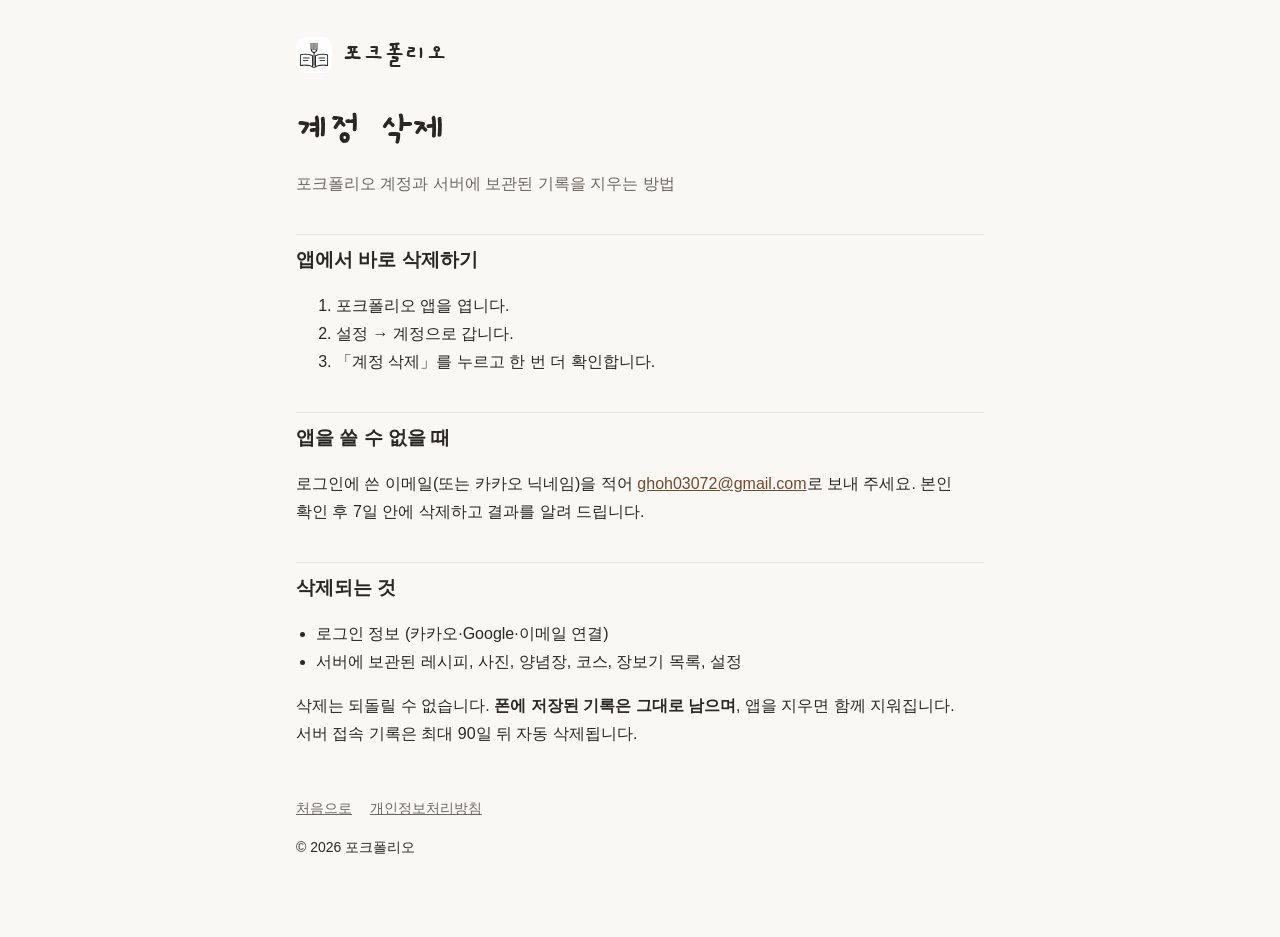
==== delete-account.html @ 838388ec "포크폴리오 웹사이트: 소개·개인정보처리방침·계정 삭제·app-ads.txt" ====
<!doctype html>
<html lang="ko">
<head>
<meta charset="utf-8">
<meta name="viewport" content="width=device-width, initial-scale=1">
<title>계정 삭제 · 포크폴리오</title>
<link rel="icon" href="favicon.png">
<link rel="preconnect" href="https://fonts.googleapis.com">
<link rel="stylesheet" href="https://fonts.googleapis.com/css2?family=Gaegu:wght@700&display=swap">
<link rel="stylesheet" href="style.css">
</head>
<body>
<div class="wrap">
<header class="site"><img src="icon.png" alt=""><a href="./">포크폴리오</a></header>

<h1>계정 삭제</h1>
<p class="sub">포크폴리오 계정과 서버에 보관된 기록을 지우는 방법</p>

<h2>앱에서 바로 삭제하기</h2>
<ol>
<li>포크폴리오 앱을 엽니다.</li>
<li>설정 → 계정으로 갑니다.</li>
<li>「계정 삭제」를 누르고 한 번 더 확인합니다.</li>
</ol>

<h2>앱을 쓸 수 없을 때</h2>
<p>로그인에 쓴 이메일(또는 카카오 닉네임)을 적어 <a href="mailto:ghoh03072@gmail.com?subject=포크폴리오 계정 삭제 요청">ghoh03072@gmail.com</a>로 보내 주세요. 본인 확인 후 7일 안에 삭제하고 결과를 알려 드립니다.</p>

<h2>삭제되는 것</h2>
<ul>
<li>로그인 정보 (카카오·Google·이메일 연결)</li>
<li>서버에 보관된 레시피, 사진, 양념장, 코스, 장보기 목록, 설정</li>
</ul>
<p>삭제는 되돌릴 수 없습니다. <b>폰에 저장된 기록은 그대로 남으며</b>, 앱을 지우면 함께 지워집니다. 서버 접속 기록은 최대 90일 뒤 자동 삭제됩니다.</p>

<footer>
  <a href="./">처음으로</a>
  <a href="privacy.html">개인정보처리방침</a>
  <p>© 2026 포크폴리오</p>
</footer>
</div>
</body>
</html>
---- style.css ----
/* 포크폴리오 웹사이트: 앱과 같은 간장색 한 가지 + 읽기 좋은 본문 */
:root {
  --point: #74492b;
  --point-soft: #f3ebe4;
  --bg: #faf8f5;
  --card: #ffffff;
  --text: #2b2724;
  --sub: #6e6862;
  --line: #e8e2db;
}
@media (prefers-color-scheme: dark) {
  :root {
    --point: #d9a77f;
    --point-soft: #2e2621;
    --bg: #171412;
    --card: #211d1a;
    --text: #f1ece6;
    --sub: #b0a79e;
    --line: #3a332d;
  }
}
* { box-sizing: border-box; }
html { -webkit-text-size-adjust: 100%; }
body {
  margin: 0;
  background: var(--bg);
  color: var(--text);
  font-family: -apple-system, BlinkMacSystemFont, "Apple SD Gothic Neo", "Noto Sans KR", "Malgun Gothic", sans-serif;
  font-size: 16px;
  line-height: 1.75;
  word-break: keep-all;
  overflow-wrap: break-word;
}
.wrap { max-width: 720px; margin: 0 auto; padding: 32px 16px 64px; }
a { color: var(--point); }
header.site { display: flex; align-items: center; gap: 10px; margin-bottom: 28px; }
header.site img { width: 36px; height: 36px; border-radius: 9px; }
header.site a { text-decoration: none; color: var(--text); font-family: "Gaegu", sans-serif; font-weight: 700; font-size: 26px; }
h1 { font-family: "Gaegu", sans-serif; font-weight: 700; font-size: 40px; line-height: 1.2; margin: 0 0 8px; }
h2 { font-size: 19px; margin: 36px 0 8px; padding-top: 8px; border-top: 1px solid var(--line); }
h3 { font-size: 16px; margin: 20px 0 4px; }
p, li { color: var(--text); }
.sub { color: var(--sub); }
.card { background: var(--card); border: 1px solid var(--line); border-radius: 16px; padding: 18px 20px; margin: 16px 0; }
.note { background: var(--point-soft); border-radius: 12px; padding: 12px 16px; margin: 16px 0; }
table { width: 100%; border-collapse: collapse; margin: 12px 0; font-size: 14.5px; display: block; overflow-x: auto; }
th, td { border: 1px solid var(--line); padding: 8px 10px; text-align: left; vertical-align: top; min-width: 110px; }
th { background: var(--point-soft); }
ul { padding-left: 20px; }
footer { margin-top: 48px; color: var(--sub); font-size: 14px; }
footer a { color: var(--sub); margin-right: 14px; }
.hero { text-align: center; padding: 24px 0 8px; }
.hero img { width: 112px; height: 112px; border-radius: 26px; box-shadow: 0 10px 30px rgba(0, 0, 0, .12); }
.hero h1 { font-size: 52px; margin-top: 18px; }
.hero p { font-size: 18px; color: var(--sub); margin: 0; }
.features { display: grid; grid-template-columns: repeat(auto-fit, minmax(200px, 1fr)); gap: 12px; margin-top: 32px; }
.features .card { margin: 0; }
.features b { display: block; color: var(--point); margin-bottom: 4px; }
.badge { display: inline-block; margin-top: 20px; padding: 10px 18px; border-radius: 999px; background: var(--point); color: #fff; font-weight: 700; }
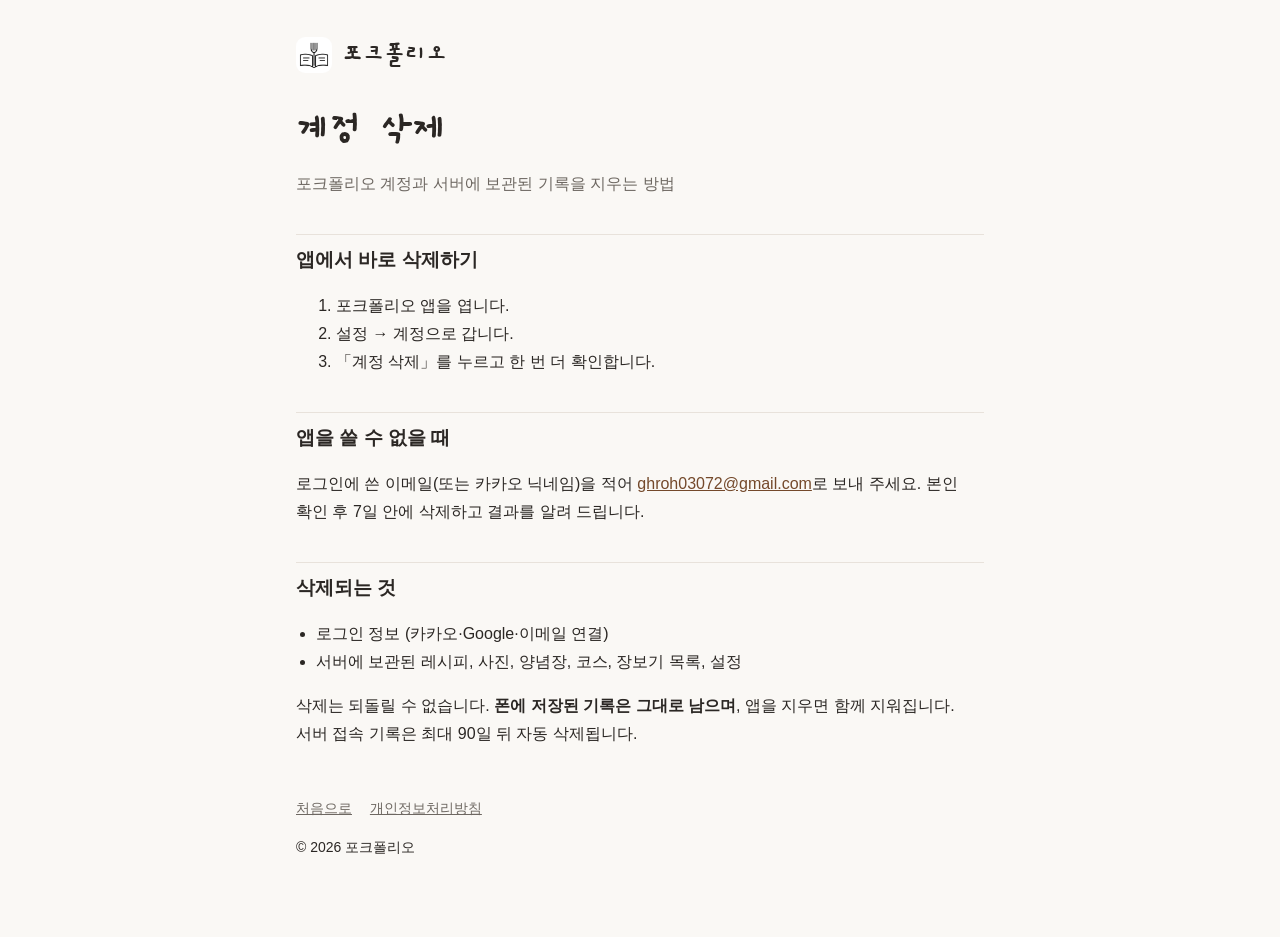
==== commit 08f73e8b: "문의 이메일 철자 수정" ====
--- a/delete-account.html
+++ b/delete-account.html
@@ -24,7 +24,7 @@
 </ol>
 
 <h2>앱을 쓸 수 없을 때</h2>
-<p>로그인에 쓴 이메일(또는 카카오 닉네임)을 적어 <a href="mailto:ghoh03072@gmail.com?subject=포크폴리오 계정 삭제 요청">ghoh03072@gmail.com</a>로 보내 주세요. 본인 확인 후 7일 안에 삭제하고 결과를 알려 드립니다.</p>
+<p>로그인에 쓴 이메일(또는 카카오 닉네임)을 적어 <a href="mailto:ghroh03072@gmail.com?subject=포크폴리오 계정 삭제 요청">ghroh03072@gmail.com</a>로 보내 주세요. 본인 확인 후 7일 안에 삭제하고 결과를 알려 드립니다.</p>
 
 <h2>삭제되는 것</h2>
 <ul>
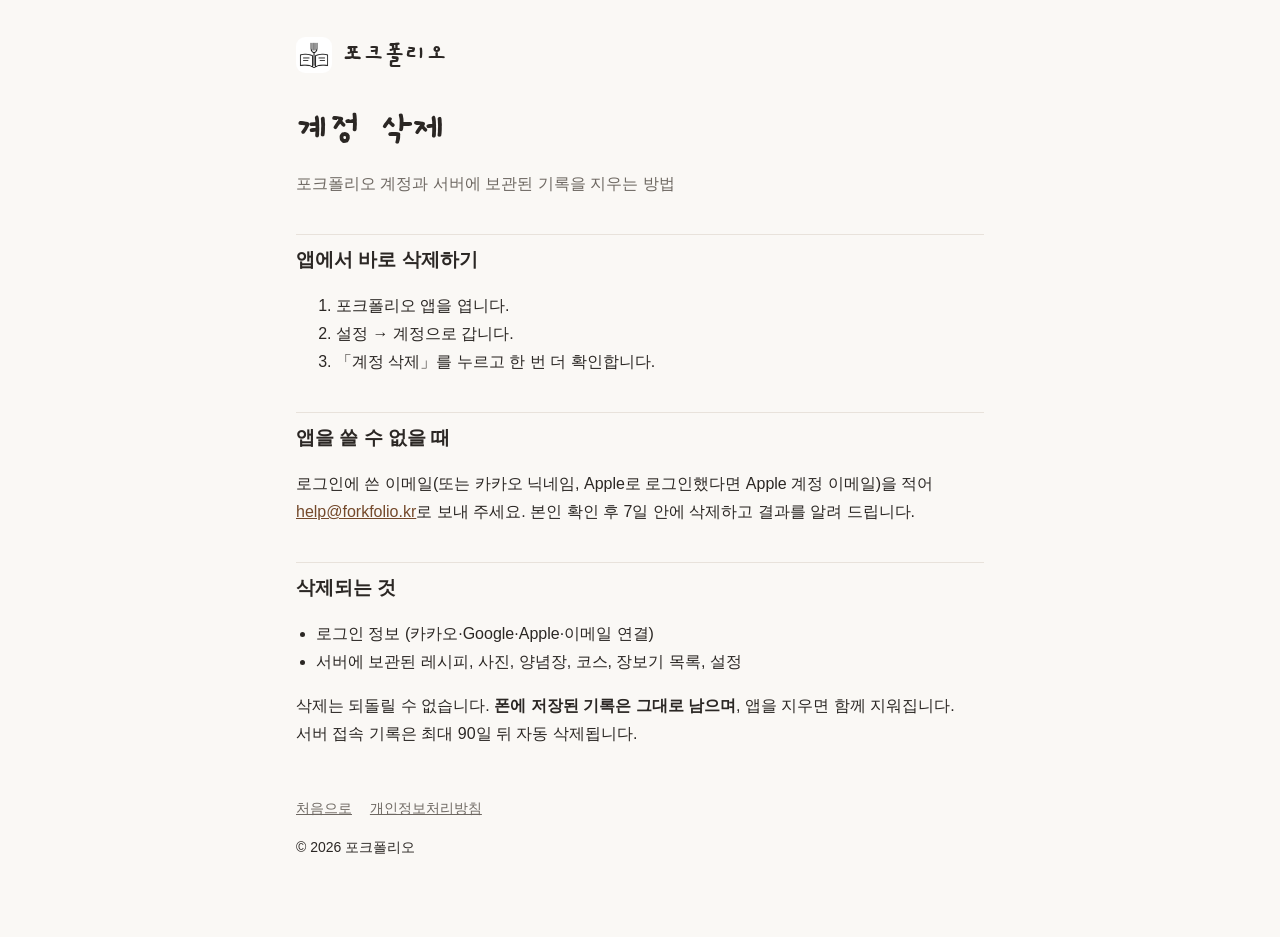
==== commit fb1957a8: "홈페이지 새로 만들기(기능 소개·앱 화면·자주 묻는 질문·받기), 개인정보처리방침 개정(Apple 로그인·Resend·ImprovMX, 문의 help@forkfolio.kr, 10" ====
--- a/delete-account.html
+++ b/delete-account.html
@@ -24,11 +24,11 @@
 </ol>
 
 <h2>앱을 쓸 수 없을 때</h2>
-<p>로그인에 쓴 이메일(또는 카카오 닉네임)을 적어 <a href="mailto:ghroh03072@gmail.com?subject=포크폴리오 계정 삭제 요청">ghroh03072@gmail.com</a>로 보내 주세요. 본인 확인 후 7일 안에 삭제하고 결과를 알려 드립니다.</p>
+<p>로그인에 쓴 이메일(또는 카카오 닉네임, Apple로 로그인했다면 Apple 계정 이메일)을 적어 <a href="mailto:help@forkfolio.kr?subject=포크폴리오 계정 삭제 요청">help@forkfolio.kr</a>로 보내 주세요. 본인 확인 후 7일 안에 삭제하고 결과를 알려 드립니다.</p>
 
 <h2>삭제되는 것</h2>
 <ul>
-<li>로그인 정보 (카카오·Google·이메일 연결)</li>
+<li>로그인 정보 (카카오·Google·Apple·이메일 연결)</li>
 <li>서버에 보관된 레시피, 사진, 양념장, 코스, 장보기 목록, 설정</li>
 </ul>
 <p>삭제는 되돌릴 수 없습니다. <b>폰에 저장된 기록은 그대로 남으며</b>, 앱을 지우면 함께 지워집니다. 서버 접속 기록은 최대 90일 뒤 자동 삭제됩니다.</p>
